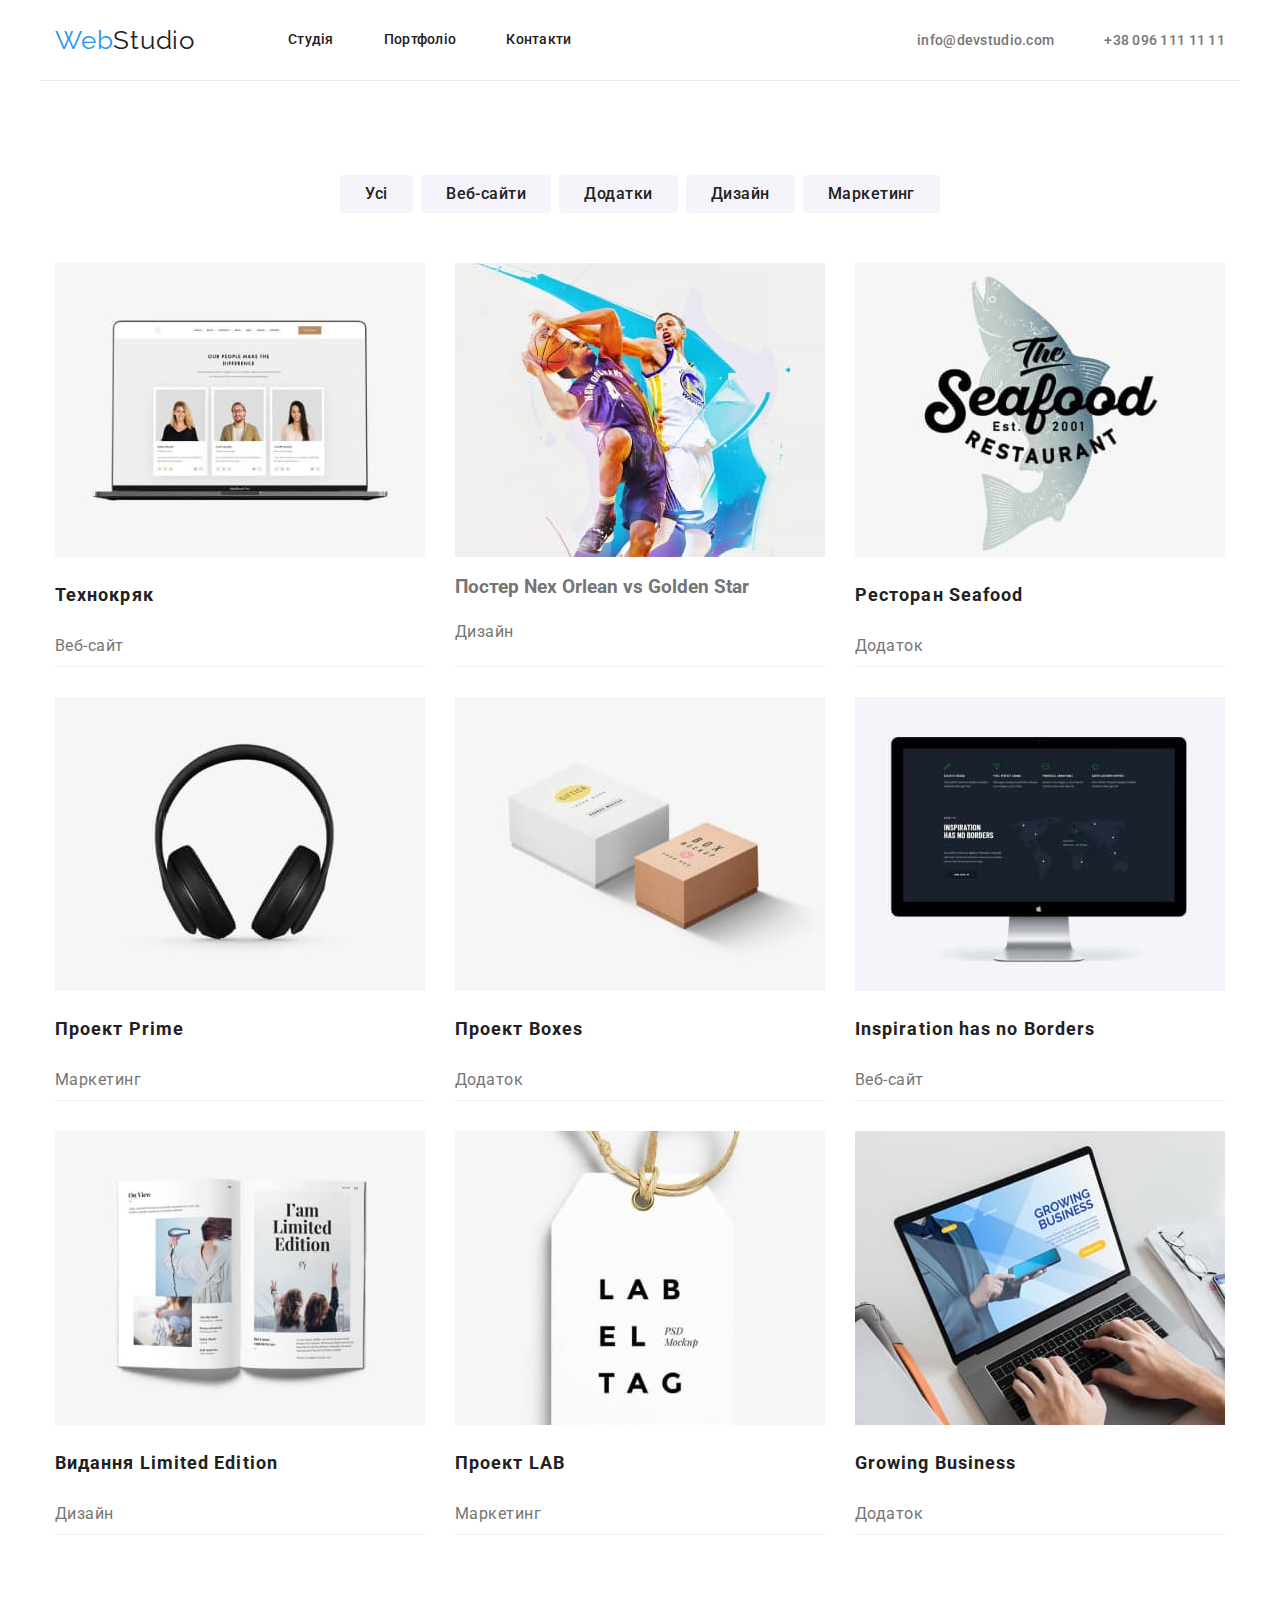
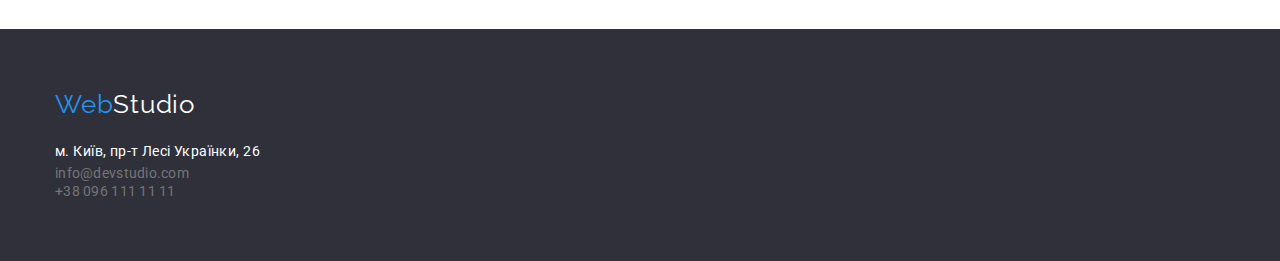
==== portgolio.html @ 634e1eeb "added flex-box" ====
<!DOCTYPE html>
<html lang="uk">
<head>
    <meta charset="UTF-8">
    <meta http-equiv="X-UA-Compatible" content="IE=edge">
    <meta name="viewport" content="width=device-width, initial-scale=1.0">
    <title>Document</title>

    <link rel="preconnect" href="https://fonts.googleapis.com">
    <link rel="preconnect" href="https://fonts.gstatic.com" crossorigin>
    <link href="https://fonts.googleapis.com/css2?family=Raleway:wght@700&family=Roboto:wght@400;500;700;900&display=swap" rel="stylesheet">
    <link rel="stylesheet" href="https://cdnjs.cloudflare.com/ajax/libs/modern-normalize/1.1.0/modern-normalize.css">
    <link rel="stylesheet" href="./css/styles.css">
</head>
<body>
    <header>   
        <div class="container-header">   
            <a href="./index.html" class="logo link"><span class="logo-part">Web</span>Studio</a>
            <nav>
                <ul class="site-nav list">
                    <li class="item"><a href="./index.html" class="link">Студія</a></li>
                    <li class="item"><a href="./portgolio.html" class="link">Портфоліо</a></li>
                    <li class="item"><a href="#" class="link">Контакти</a></li>
                </ul>
            </nav>
            <ul class="contacts-header list">
                <li class="item"><a href="mailto:info@devstudio.com" class="link">info@devstudio.com</a></li>
                <li class="item"><a href="tel:+380961111111" class="link">+38 096 111 11 11</a></li>   
            </ul>
        </div>
    </header>

<main>
    
        <section>
            <div class="filter-container">
                <h1 hidden>Фільтри</h1>
                <ul class="project list">
                    <li class="item"><button class="filter-button" type="button">Усі</button></li>
                    <li class="item"><button class="filter-button" type="button">Веб-сайти</button></li>
                    <li class="item"><button class="filter-button" type="button">Додатки</button></li>
                    <li class="item"><button class="filter-button" type="button">Дизайн</button></li>
                    <li class="item"><button class="filter-button" type="button">Маркетинг</button></li>
                </ul>
            </div>
        </section>

        <section>
             <div class="portfolio-container list">       
                <h2 hidden>Портфоліо</h2> 
                <ul class="portfolio list">
                    <li class="portfolio-project">        
                        <img src="./images/project1.jpg" alt="проект1" width="370" height="294" class="foto-project">
                        <h3 class="name-project" >Технокряк</h3>
                        <span class="type-project">Веб-сайт</span>
                    </li>
                    <li class="portfolio-project">
                        <img src="./images/project2.jpg" alt="проект2" width="370" height="294" class="foto-project">
                        <h3>Постер Nex Orlean vs Golden Star</h3>
                        <span class="type-project">Дизайн</span>
                    </li>
                    <li class="portfolio-project">
                        <img src="./images/project3.jpg" alt="проект3" width="370" height="294" class="foto-project">
                        <h3 class="name-project" >Ресторан Seafood</h3>
                        <span class="type-project">Додаток</span>
                    </li>
                    <li class="portfolio-project">
                        <img src="./images/project4.jpg" alt="проект4" width="370" height="294" class="foto-project">
                        <h3 class="name-project" >Проект Prime</h3>
                        <span class="type-project">Маркетинг</span>
                    </li> 
                    <li class="portfolio-project">      
                        <img src="./images/project5.jpg" alt="проект5" width="370" height="294" class="foto-project">
                        <h3 class="name-project" >Проект Boxes</h3>
                        <span class="type-project">Додаток</span>
                    </li>
                    <li class="portfolio-project">
                        <img src="./images/project6.jpg" alt="проект6" width="370" height="294" class="foto-project">
                        <h3 class="name-project" >Inspiration has no Borders</h3>
                        <span class="type-project">Веб-сайт</span>
                    </li>
                    <li class="portfolio-project">
                        <img src="./images/project7.jpg" alt="проект7" width="370" height="294" class="foto-project">
                        <h3 class="name-project" >Видання Limited Edition</h3>
                        <span class="type-project">Дизайн</span>
                    </li>
                    <li class="portfolio-project">
                        <img src="./images/project8.jpg" alt="проект8" width="370" height="294" class="foto-project">
                        <h3 class="name-project" >Проект LAB</h3>
                        <span class="type-project">Маркетинг</span>
                    </li>
                    <li class="portfolio-project">
                        <img src="./images/project9.jpg" alt="проект9" width="370" height="294" class="foto-project">
                        <h3 class="name-project" >Growing Business</h3>
                        <span class="type-project">Додаток</span>
                    </li>
                </ul>
            </div>
        </section>
    
</main>

    <footer class="footer">
        <div class="container-footer">
            <a href="./index.html" class="logo-footer link"><span class="logo-part">Web</span>Studio</a>
            <address class="address">    
                <ul class="contacts-footer list">
                    <li><a href="https://www.google.com/maps/place/%D0%B1%D1%83%D0%BB%D1%8C%D0%B2%D0%B0%D1%80+%D0%9B%D0%B5%D1%81%D1%96+%D0%A3%D0%BA%D1%80%D0%B0%D1%97%D0%BD%D0%BA%D0%B8,+26,+%D0%9A%D0%B8%D1%97%D0%B2,+%D0%A3%D0%BA%D1%80%D0%B0%D1%97%D0%BD%D0%B0,+02000/@50.4265807,30.5383858,17z/data=!3m1!4b1!4m6!3m5!1s0x40d4cf0e033ecbe9:0x57a4dffefec77da0!8m2!3d50.4265807!4d30.5383858!16s%2Fg%2F1tctq5jv" 
                        target="_blank" rel="noopener noreferrer" class="location">м. Київ, пр-т Лесі Українки, 26</a>
                    </li>
                    <li><a href="mailto:info@devstudio.com" class="contacts-foooter link">info@devstudio.com</a></li>
                    <li><a href="tel:+380961111111" class="contacts-foooter link">+38 096 111 11 11</a></li>
                </ul>
            </address>
        </div>
    </footer>
</body>
</html>
---- css/styles.css ----
/*колір основного тексту #757575*/
/*додатковий колір тексту #212121*/
/*акцент #2196F3*/
/*білий #FFFFFF*/
/*background #2F303A*/
/*secondary-background #F5F4FA*/
/*portfolio-project-border #EEEEEE*/
/*hero-button-fokus #188CE8*/

/*root*/
:root {
    --primary-text-color: #757575;
    --title-text-color: #212121;
    --accent-color: #2196F3;
    --white: #FFFFFF;
    --background: #2F303A;
    --secondary-background: #F5F4FA;
    --portfolio-project-border: #EEEEEE;
    --hero-button-fokus: #188CE8;
}

h1,
h2,
h3,
h4,
h5,
h6,
p,
ul {
   margin-top: 0; 
}

/*body*/
body {
    background-color: var(--white);
    color: var(--primary-text-color);
    font-family: 'Roboto', sans-serif;
}

*,
*::before,
*::after {
  box-sizing: border-box;
} 
.list  {
    list-style: none;
    padding: 0;
    margin: 0;
}
.link {
    text-decoration: none;
}

/*header*/
.container-header {
    display: flex;
    align-items: center;
    margin-left: auto;
    margin-right: auto;
    width: 1200px;
    padding-left: 15px;
    padding-right: 15px;
    border-bottom: 1px solid #ECECEC;
}

/*logo*/
.logo {
    margin-right: 93px;
    font-family: 'Raleway';
    font-style: normal;
    font-size: 26px;
    line-height: 1.19;
    letter-spacing: 0.03em;
    color: var(--title-text-color);
}
.logo-part {
    color: var(--accent-color);
}

/*nav*/
.site-nav {
    display: flex;
}
.site-nav .item:not( :last-child) {
    margin-right: 50px;
} 
.site-nav .link {
    display: block;
    font-style: normal;
    font-weight: 500;
    font-size: 14px;
    line-height: 1.14;
    letter-spacing: 0.02em;
    color: var(--title-text-color); 
    padding-top: 32px;
    padding-bottom: 32px;
}
.site-nav .link:hover, 
.site-nav .link:focus {
    color: var(--accent-color);
}

/*contacts*/
.contacts-header {
    display: flex;
    margin-left: auto;
}
.contacts-header .item + .item {
    margin-left: 50px;
}
.contacts-header .link {
    font-style: normal;
    font-weight: 500;
    font-size: 14px;
    line-height: 1.14;
    letter-spacing: 0.02em;
    color: var(--primary-text-color);
}
.contacts-header .link:hover, 
.contacts-header .link:focus{
    color: var(--accent-color);
}

/*main*/

/*hero section*/
.hero-section {
    text-align: center;
    background-color: var(--background);
}
.hero-title {
    margin-bottom: 30px;
    margin-left: auto;
    margin-right: auto;
    font-size: 44px;
    line-height: 1.36;
    letter-spacing: 0.06em;
    max-width: 696px;
    text-transform: uppercase;
    color: var(--white);
}
.button {
    min-width: 216px;
    border-color: transparent;
    box-shadow: 0px 4px 4px rgba(0, 0, 0, 0.15);
    border-radius: 4px;
    padding: 10px 32px;

    background-color: var(--accent-color);
    cursor: pointer;
    font-weight: 700;
    font-size: 16px;
    line-height: 1.875; 
    letter-spacing: 0.06em;
    color: var(--white);
}
.button:hover,
.button:focus {
    background-color: var(--hero-button-fokus);
}

/*features section*/
.container-features {
    padding-top: 94px;
    padding-bottom: 94px;
    margin-left: auto;
    margin-right: auto;
    width: 1200px;
    padding-left: 15px;
    padding-right: 15px;
}
.features-list {
    display: flex;
    justify-content: space-between;
}

.feature-title {
    margin-bottom: 10px;
    font-size: 14px;
    line-height: 16px;
    letter-spacing: 0.03em;
    text-transform: uppercase;
    color: var(--title-text-color);
}

.description {
    max-width: 270px;
    margin-bottom: 0;
    font-size: 14px;
    line-height: 1.71;
    letter-spacing: 0.03em;
}

/*work section*/
.container-work {
    padding-top: 94px;
    padding-bottom: 94px;
    margin-left: auto;
    margin-right: auto;
    width: 1200px;
    padding-left: 15px;
    padding-right: 15px;
}

.work {
    display: flex;
    justify-content: space-between;
}
.work-title {
    margin-bottom: 50px;
    font-size: 36px;
    line-height: 1.16;
    text-align: center;
    letter-spacing: 0.03em;
    color: var(--title-text-color);
}

/*team section*/
.team-section {
    display: flex;
    justify-content: space-between;
    background: var(--secondary-background)
}
.container-team {
    padding-top: 94px;
    padding-bottom: 94px;
    padding-left: 15px;
    padding-right: 15px;
    margin-left: auto;
    margin-right: auto;
    width: 1200px;
}
.team-title {
    margin-bottom: 50px;
    font-size: 36px;
    line-height: 1.16;
    text-align: center;
    letter-spacing: 0.03em;
    color: var(--title-text-color);
}
.team-member {
    max-width: 270px;
    height: 368px;
    background: var(--white);
/* material shadow v1 */
    box-shadow: 0px 1px 3px rgba(0, 0, 0, 0.12), 
                0px 1px 1px rgba(0, 0, 0, 0.14), 
                0px 2px 1px rgba(0, 0, 0, 0.2);
    border-radius: 0px 0px 4px 4px;
}
.team-foto{
    display: block;
    margin-bottom: 30px;
}
.team-name {
    margin-bottom: 10px;
    font-weight: 500;
    font-size: 16px;
    line-height: 1.18;
    text-align: center;
    letter-spacing: 0.03em;
    color: var(--title-text-color);
}
.team-position {
    padding-bottom: 30px;
    font-size: 16px;
    line-height: 1.18;
    text-align: center;
    letter-spacing: 0.03em;
}

/*footer*/
.footer {
    background-color: var(--background);
}
.container-footer {
    margin-left: auto;
    margin-right: auto;
    width: 1200px;
    padding: 60px 15px 60px 15px;    
}
.logo-footer {
    display: block;
    padding-bottom: 20px;
    font-family: 'Raleway';
    font-size: 26px;
    line-height: 1.19;
    letter-spacing: 0.03em;
    color: var(--white);
}

/*location*/
.location {
    display: block;
    font-style: normal;
    font-size: 14px;
    line-height: 1.71;
    /* or 171% */
    letter-spacing: 0.03em;    
    text-decoration: none;
    color: var(--white);
}
.contacts-footer .link {
    font-style: normal;
    font-size: 14px;
    line-height: 1.14;
    letter-spacing: 0.02em;
    color: var(--primary-text-color);
}
.contacts-footer .link:hover, 
.contacts-footer .link:focus{
    color: var(--accent-color);
}


/*portfolio-project-border #EEEEEE*/

/*portfolio*/

/*portfolio-filters*/
.filter-container {
    width: 1200px;
    padding: 94px 15px 50px 15px;
    margin-left: auto;
    margin-right: auto;    
}
.project {
    display: flex;
    justify-content: center;    
}
.container-filters {
    margin-bottom: 50px;
}
.project .item:not( :last-child) {
    margin-right: 8px;
}
.filter-button {
    padding: 6px 25px;
    min-width: 73px;
    background-color: var(--secondary-background);
    border: none;
    border-radius: 4px;
    cursor: pointer;
    font-weight: 500;
    font-size: 16px;
    line-height: 1.625; 
    text-align: center;
    letter-spacing: 0.03em;
    color: var(--title-text-color);
}
.filter-button:hover,
.filter-button:focus {
    background-color: var(--accent-color);
    color: var(--white);
}

/*portfolio-list*/
.portfolio-container {
    width: 1200px;
    padding-left: 15px;
    padding-right: 15px;
    padding-bottom: 94px;
    margin-left: auto;
    margin-right: auto;   
}
.portfolio {
    display: flex;
    flex-wrap: wrap;
}
.portfolio-project {
    max-width: 370px;
    height: 404px;
    background: var(--white);
    border-bottom: 1px solid var(--portfolio-project-border);
    margin-right: 30px;
    margin-bottom: 30px;
}
.portfolio-project:nth-child(3n) {
    margin-right: 0;
}
.portfolio-project:nth-last-child(-n + 3) {
    margin-bottom: 0;
}
.foto-project {
    display: block;
    margin-bottom: 20px;
}
.name-project {
    font-weight: 700;
    font-size: 18px;
    line-height: 2;
    letter-spacing: 0.06em;
    color: var(--title-text-color);
}
.type-project {
    font-size: 16px;
    line-height: 1.875;
    letter-spacing: 0.03em;
}
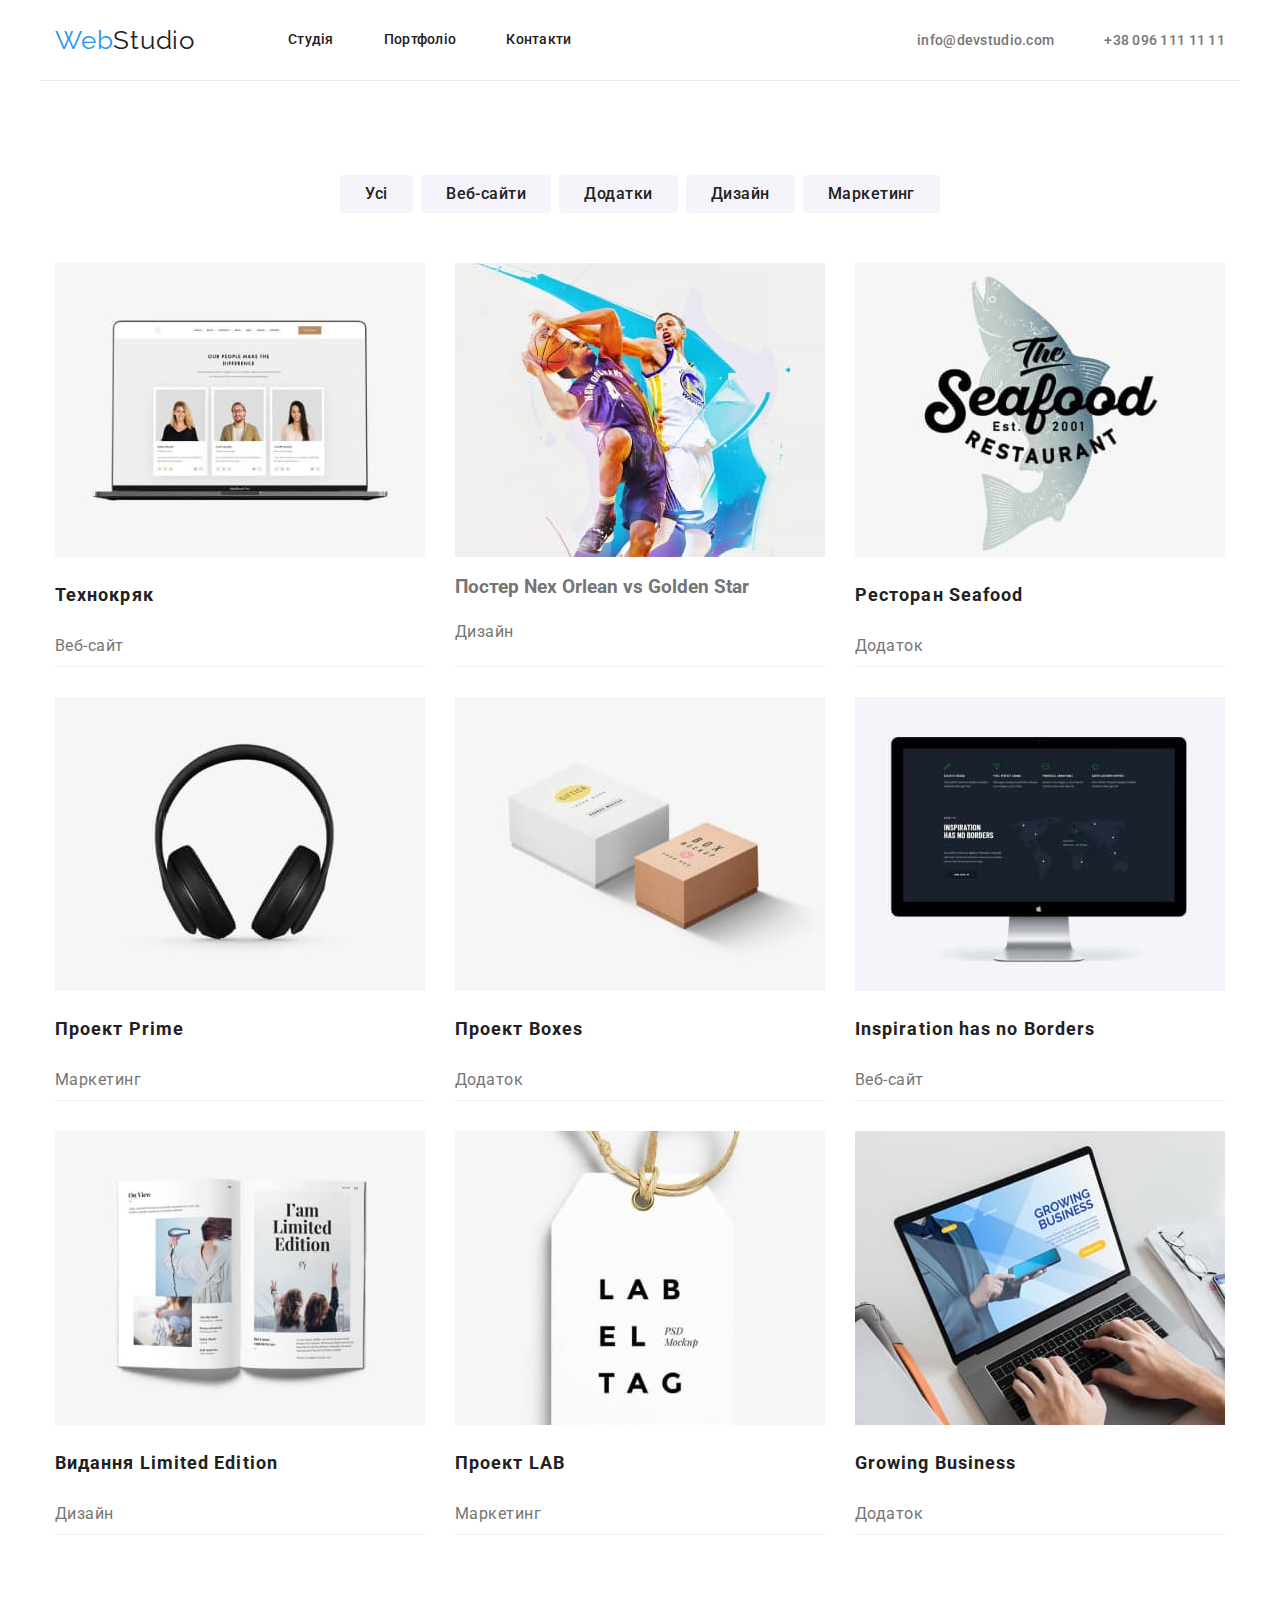
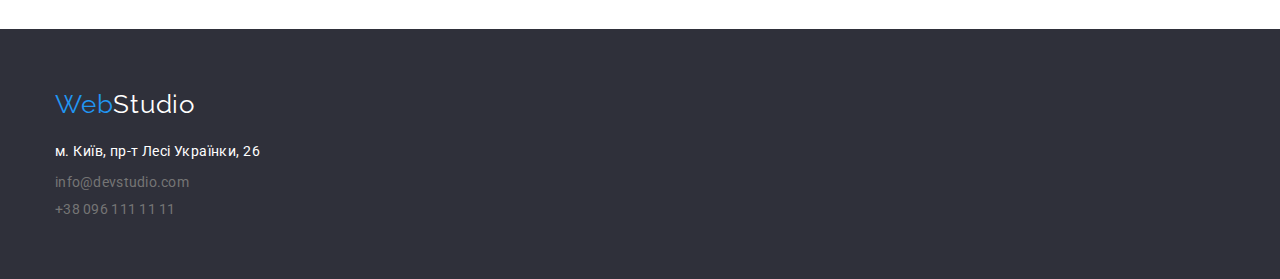
==== commit adc591d3: "code optimization" ====
--- a/portgolio.html
+++ b/portgolio.html
@@ -1,120 +1,208 @@
 <!DOCTYPE html>
 <html lang="uk">
-<head>
-    <meta charset="UTF-8">
-    <meta http-equiv="X-UA-Compatible" content="IE=edge">
-    <meta name="viewport" content="width=device-width, initial-scale=1.0">
+  <head>
+    <meta charset="UTF-8" />
+    <meta http-equiv="X-UA-Compatible" content="IE=edge" />
+    <meta name="viewport" content="width=device-width, initial-scale=1.0" />
     <title>Document</title>
 
-    <link rel="preconnect" href="https://fonts.googleapis.com">
-    <link rel="preconnect" href="https://fonts.gstatic.com" crossorigin>
-    <link href="https://fonts.googleapis.com/css2?family=Raleway:wght@700&family=Roboto:wght@400;500;700;900&display=swap" rel="stylesheet">
-    <link rel="stylesheet" href="https://cdnjs.cloudflare.com/ajax/libs/modern-normalize/1.1.0/modern-normalize.css">
-    <link rel="stylesheet" href="./css/styles.css">
-</head>
-<body>
-    <header>   
-        <div class="container-header">   
-            <a href="./index.html" class="logo link"><span class="logo-part">Web</span>Studio</a>
-            <nav>
-                <ul class="site-nav list">
-                    <li class="item"><a href="./index.html" class="link">Студія</a></li>
-                    <li class="item"><a href="./portgolio.html" class="link">Портфоліо</a></li>
-                    <li class="item"><a href="#" class="link">Контакти</a></li>
-                </ul>
-            </nav>
-            <ul class="contacts-header list">
-                <li class="item"><a href="mailto:info@devstudio.com" class="link">info@devstudio.com</a></li>
-                <li class="item"><a href="tel:+380961111111" class="link">+38 096 111 11 11</a></li>   
-            </ul>
+    <link rel="preconnect" href="https://fonts.googleapis.com" />
+    <link rel="preconnect" href="https://fonts.gstatic.com" crossorigin />
+    <link
+      href="https://fonts.googleapis.com/css2?family=Raleway:wght@700&family=Roboto:wght@400;500;700;900&display=swap"
+      rel="stylesheet"
+    />
+    <link
+      rel="stylesheet"
+      href="https://cdnjs.cloudflare.com/ajax/libs/modern-normalize/1.1.0/modern-normalize.css"
+    />
+    <link rel="stylesheet" href="./css/styles.css" />
+  </head>
+  <body>
+    <header>
+      <div class="container-header">
+        <a href="./index.html" class="logo link"
+          ><span class="logo-part">Web</span>Studio</a
+        >
+        <nav>
+          <ul class="site-nav list">
+            <li class="item"><a href="./index.html" class="link">Студія</a></li>
+            <li class="item">
+              <a href="./portgolio.html" class="link">Портфоліо</a>
+            </li>
+            <li class="item"><a href="#" class="link">Контакти</a></li>
+          </ul>
+        </nav>
+        <ul class="contacts-header list">
+          <li class="item">
+            <a href="mailto:info@devstudio.com" class="link"
+              >info@devstudio.com</a
+            >
+          </li>
+          <li class="item">
+            <a href="tel:+380961111111" class="link">+38 096 111 11 11</a>
+          </li>
+        </ul>
+      </div>
+    </header>
+
+    <main>
+      <section class="project-section">
+        <div class="container">
+          <h1 hidden>Фільтри</h1>
+          <ul class="project list">
+            <li class="item">
+              <button class="filter-button" type="button">Усі</button>
+            </li>
+            <li class="item">
+              <button class="filter-button" type="button">Веб-сайти</button>
+            </li>
+            <li class="item">
+              <button class="filter-button" type="button">Додатки</button>
+            </li>
+            <li class="item">
+              <button class="filter-button" type="button">Дизайн</button>
+            </li>
+            <li class="item">
+              <button class="filter-button" type="button">Маркетинг</button>
+            </li>
+          </ul>
+
+          <h2 hidden>Портфоліо</h2>
+          <ul class="portfolio list">
+            <li class="portfolio-project">
+              <img
+                src="./images/project1.jpg"
+                alt="проект1"
+                width="370"
+                height="294"
+                class="foto-project"
+              />
+              <h3 class="name-project">Технокряк</h3>
+              <span class="type-project">Веб-сайт</span>
+            </li>
+            <li class="portfolio-project">
+              <img
+                src="./images/project2.jpg"
+                alt="проект2"
+                width="370"
+                height="294"
+                class="foto-project"
+              />
+              <h3>Постер Nex Orlean vs Golden Star</h3>
+              <span class="type-project">Дизайн</span>
+            </li>
+            <li class="portfolio-project">
+              <img
+                src="./images/project3.jpg"
+                alt="проект3"
+                width="370"
+                height="294"
+                class="foto-project"
+              />
+              <h3 class="name-project">Ресторан Seafood</h3>
+              <span class="type-project">Додаток</span>
+            </li>
+            <li class="portfolio-project">
+              <img
+                src="./images/project4.jpg"
+                alt="проект4"
+                width="370"
+                height="294"
+                class="foto-project"
+              />
+              <h3 class="name-project">Проект Prime</h3>
+              <span class="type-project">Маркетинг</span>
+            </li>
+            <li class="portfolio-project">
+              <img
+                src="./images/project5.jpg"
+                alt="проект5"
+                width="370"
+                height="294"
+                class="foto-project"
+              />
+              <h3 class="name-project">Проект Boxes</h3>
+              <span class="type-project">Додаток</span>
+            </li>
+            <li class="portfolio-project">
+              <img
+                src="./images/project6.jpg"
+                alt="проект6"
+                width="370"
+                height="294"
+                class="foto-project"
+              />
+              <h3 class="name-project">Inspiration has no Borders</h3>
+              <span class="type-project">Веб-сайт</span>
+            </li>
+            <li class="portfolio-project">
+              <img
+                src="./images/project7.jpg"
+                alt="проект7"
+                width="370"
+                height="294"
+                class="foto-project"
+              />
+              <h3 class="name-project">Видання Limited Edition</h3>
+              <span class="type-project">Дизайн</span>
+            </li>
+            <li class="portfolio-project">
+              <img
+                src="./images/project8.jpg"
+                alt="проект8"
+                width="370"
+                height="294"
+                class="foto-project"
+              />
+              <h3 class="name-project">Проект LAB</h3>
+              <span class="type-project">Маркетинг</span>
+            </li>
+            <li class="portfolio-project">
+              <img
+                src="./images/project9.jpg"
+                alt="проект9"
+                width="370"
+                height="294"
+                class="foto-project"
+              />
+              <h3 class="name-project">Growing Business</h3>
+              <span class="type-project">Додаток</span>
+            </li>
+          </ul>
         </div>
-    </header>
-
-<main>
-    
-        <section>
-            <div class="filter-container">
-                <h1 hidden>Фільтри</h1>
-                <ul class="project list">
-                    <li class="item"><button class="filter-button" type="button">Усі</button></li>
-                    <li class="item"><button class="filter-button" type="button">Веб-сайти</button></li>
-                    <li class="item"><button class="filter-button" type="button">Додатки</button></li>
-                    <li class="item"><button class="filter-button" type="button">Дизайн</button></li>
-                    <li class="item"><button class="filter-button" type="button">Маркетинг</button></li>
-                </ul>
-            </div>
-        </section>
-
-        <section>
-             <div class="portfolio-container list">       
-                <h2 hidden>Портфоліо</h2> 
-                <ul class="portfolio list">
-                    <li class="portfolio-project">        
-                        <img src="./images/project1.jpg" alt="проект1" width="370" height="294" class="foto-project">
-                        <h3 class="name-project" >Технокряк</h3>
-                        <span class="type-project">Веб-сайт</span>
-                    </li>
-                    <li class="portfolio-project">
-                        <img src="./images/project2.jpg" alt="проект2" width="370" height="294" class="foto-project">
-                        <h3>Постер Nex Orlean vs Golden Star</h3>
-                        <span class="type-project">Дизайн</span>
-                    </li>
-                    <li class="portfolio-project">
-                        <img src="./images/project3.jpg" alt="проект3" width="370" height="294" class="foto-project">
-                        <h3 class="name-project" >Ресторан Seafood</h3>
-                        <span class="type-project">Додаток</span>
-                    </li>
-                    <li class="portfolio-project">
-                        <img src="./images/project4.jpg" alt="проект4" width="370" height="294" class="foto-project">
-                        <h3 class="name-project" >Проект Prime</h3>
-                        <span class="type-project">Маркетинг</span>
-                    </li> 
-                    <li class="portfolio-project">      
-                        <img src="./images/project5.jpg" alt="проект5" width="370" height="294" class="foto-project">
-                        <h3 class="name-project" >Проект Boxes</h3>
-                        <span class="type-project">Додаток</span>
-                    </li>
-                    <li class="portfolio-project">
-                        <img src="./images/project6.jpg" alt="проект6" width="370" height="294" class="foto-project">
-                        <h3 class="name-project" >Inspiration has no Borders</h3>
-                        <span class="type-project">Веб-сайт</span>
-                    </li>
-                    <li class="portfolio-project">
-                        <img src="./images/project7.jpg" alt="проект7" width="370" height="294" class="foto-project">
-                        <h3 class="name-project" >Видання Limited Edition</h3>
-                        <span class="type-project">Дизайн</span>
-                    </li>
-                    <li class="portfolio-project">
-                        <img src="./images/project8.jpg" alt="проект8" width="370" height="294" class="foto-project">
-                        <h3 class="name-project" >Проект LAB</h3>
-                        <span class="type-project">Маркетинг</span>
-                    </li>
-                    <li class="portfolio-project">
-                        <img src="./images/project9.jpg" alt="проект9" width="370" height="294" class="foto-project">
-                        <h3 class="name-project" >Growing Business</h3>
-                        <span class="type-project">Додаток</span>
-                    </li>
-                </ul>
-            </div>
-        </section>
-    
-</main>
+      </section>
+    </main>
 
     <footer class="footer">
-        <div class="container-footer">
-            <a href="./index.html" class="logo-footer link"><span class="logo-part">Web</span>Studio</a>
-            <address class="address">    
-                <ul class="contacts-footer list">
-                    <li><a href="https://www.google.com/maps/place/%D0%B1%D1%83%D0%BB%D1%8C%D0%B2%D0%B0%D1%80+%D0%9B%D0%B5%D1%81%D1%96+%D0%A3%D0%BA%D1%80%D0%B0%D1%97%D0%BD%D0%BA%D0%B8,+26,+%D0%9A%D0%B8%D1%97%D0%B2,+%D0%A3%D0%BA%D1%80%D0%B0%D1%97%D0%BD%D0%B0,+02000/@50.4265807,30.5383858,17z/data=!3m1!4b1!4m6!3m5!1s0x40d4cf0e033ecbe9:0x57a4dffefec77da0!8m2!3d50.4265807!4d30.5383858!16s%2Fg%2F1tctq5jv" 
-                        target="_blank" rel="noopener noreferrer" class="location">м. Київ, пр-т Лесі Українки, 26</a>
-                    </li>
-                    <li><a href="mailto:info@devstudio.com" class="contacts-foooter link">info@devstudio.com</a></li>
-                    <li><a href="tel:+380961111111" class="contacts-foooter link">+38 096 111 11 11</a></li>
-                </ul>
-            </address>
-        </div>
+      <div class="container">
+        <a href="./index.html" class="logo-footer link"
+          ><span class="logo-part">Web</span>Studio</a
+        >
+        <address class="address">
+          <ul class="contacts-footer list">
+            <li class="adress-element">
+              <a
+                href="https://www.google.com/maps/place/%D0%B1%D1%83%D0%BB%D1%8C%D0%B2%D0%B0%D1%80+%D0%9B%D0%B5%D1%81%D1%96+%D0%A3%D0%BA%D1%80%D0%B0%D1%97%D0%BD%D0%BA%D0%B8,+26,+%D0%9A%D0%B8%D1%97%D0%B2,+%D0%A3%D0%BA%D1%80%D0%B0%D1%97%D0%BD%D0%B0,+02000/@50.4265807,30.5383858,17z/data=!3m1!4b1!4m6!3m5!1s0x40d4cf0e033ecbe9:0x57a4dffefec77da0!8m2!3d50.4265807!4d30.5383858!16s%2Fg%2F1tctq5jv"
+                target="_blank"
+                rel="noopener noreferrer"
+                class="location"
+                >м. Київ, пр-т Лесі Українки, 26</a
+              >
+            </li>
+            <li class="adress-element">
+              <a href="mailto:info@devstudio.com" class="contacts-foooter link"
+                >info@devstudio.com</a
+              >
+            </li>
+            <li class="adress-element">
+              <a href="tel:+380961111111" class="contacts-foooter link"
+                >+38 096 111 11 11</a
+              >
+            </li>
+          </ul>
+        </address>
+      </div>
     </footer>
-</body>
+  </body>
 </html>
-
-
--- a/css/styles.css
+++ b/css/styles.css
@@ -122,16 +122,33 @@
 }
 
 /*main*/
+.section {
+    padding-top: 0;
+    padding-bottom: 94px;  
+}
+.container {
+    margin-left: auto;
+    margin-right: auto;
+    width: 1200px;
+    padding-left: 15px;
+    padding-right: 15px;
+}
 
 /*hero section*/
 .hero-section {
     text-align: center;
+    padding-top: 94px;
+    padding-bottom: 94px;
+    margin-bottom: 94px;
     background-color: var(--background);
 }
+.container .hero {
+    max-height: 600px;   
+}
 .hero-title {
-    margin-bottom: 30px;
     margin-left: auto;
     margin-right: auto;
+    margin-bottom: 30px;
     font-size: 44px;
     line-height: 1.36;
     letter-spacing: 0.06em;
@@ -160,20 +177,10 @@
 }
 
 /*features section*/
-.container-features {
-    padding-top: 94px;
-    padding-bottom: 94px;
-    margin-left: auto;
-    margin-right: auto;
-    width: 1200px;
-    padding-left: 15px;
-    padding-right: 15px;
-}
 .features-list {
     display: flex;
     justify-content: space-between;
 }
-
 .feature-title {
     margin-bottom: 10px;
     font-size: 14px;
@@ -182,7 +189,6 @@
     text-transform: uppercase;
     color: var(--title-text-color);
 }
-
 .description {
     max-width: 270px;
     margin-bottom: 0;
@@ -192,16 +198,6 @@
 }
 
 /*work section*/
-.container-work {
-    padding-top: 94px;
-    padding-bottom: 94px;
-    margin-left: auto;
-    margin-right: auto;
-    width: 1200px;
-    padding-left: 15px;
-    padding-right: 15px;
-}
-
 .work {
     display: flex;
     justify-content: space-between;
@@ -216,20 +212,16 @@
 }
 
 /*team section*/
-.team-section {
-    display: flex;
-    justify-content: space-between;
-    background: var(--secondary-background)
-}
-.container-team {
+.section-team {
     padding-top: 94px;
     padding-bottom: 94px;
-    padding-left: 15px;
-    padding-right: 15px;
-    margin-left: auto;
-    margin-right: auto;
-    width: 1200px;
-}
+    background: var(--secondary-background);
+}
+.team-section {
+    display: flex;
+    justify-content: space-between;
+}
+
 .team-title {
     margin-bottom: 50px;
     font-size: 36px;
@@ -271,17 +263,14 @@
 
 /*footer*/
 .footer {
+    padding-top: 60px;
+    padding-bottom: 60px;
     background-color: var(--background);
 }
-.container-footer {
-    margin-left: auto;
-    margin-right: auto;
-    width: 1200px;
-    padding: 60px 15px 60px 15px;    
-}
+
 .logo-footer {
     display: block;
-    padding-bottom: 20px;
+    margin-bottom: 20px;
     font-family: 'Raleway';
     font-size: 26px;
     line-height: 1.19;
@@ -311,26 +300,25 @@
 .contacts-footer .link:focus{
     color: var(--accent-color);
 }
+.adress-element:not(:nth-child(3n)) {
+    margin-bottom: 9px;
+}
 
 
 /*portfolio-project-border #EEEEEE*/
 
 /*portfolio*/
-
-/*portfolio-filters*/
-.filter-container {
-    width: 1200px;
-    padding: 94px 15px 50px 15px;
-    margin-left: auto;
-    margin-right: auto;    
+.project-section {
+    padding-top: 94px;
+    padding-bottom: 94px;
 }
 .project {
     display: flex;
-    justify-content: center;    
-}
-.container-filters {
-    margin-bottom: 50px;
-}
+    justify-content: center;   
+    
+    margin-bottom: 50px; 
+}
+
 .project .item:not( :last-child) {
     margin-right: 8px;
 }
@@ -353,16 +341,6 @@
     background-color: var(--accent-color);
     color: var(--white);
 }
-
-/*portfolio-list*/
-.portfolio-container {
-    width: 1200px;
-    padding-left: 15px;
-    padding-right: 15px;
-    padding-bottom: 94px;
-    margin-left: auto;
-    margin-right: auto;   
-}
 .portfolio {
     display: flex;
     flex-wrap: wrap;
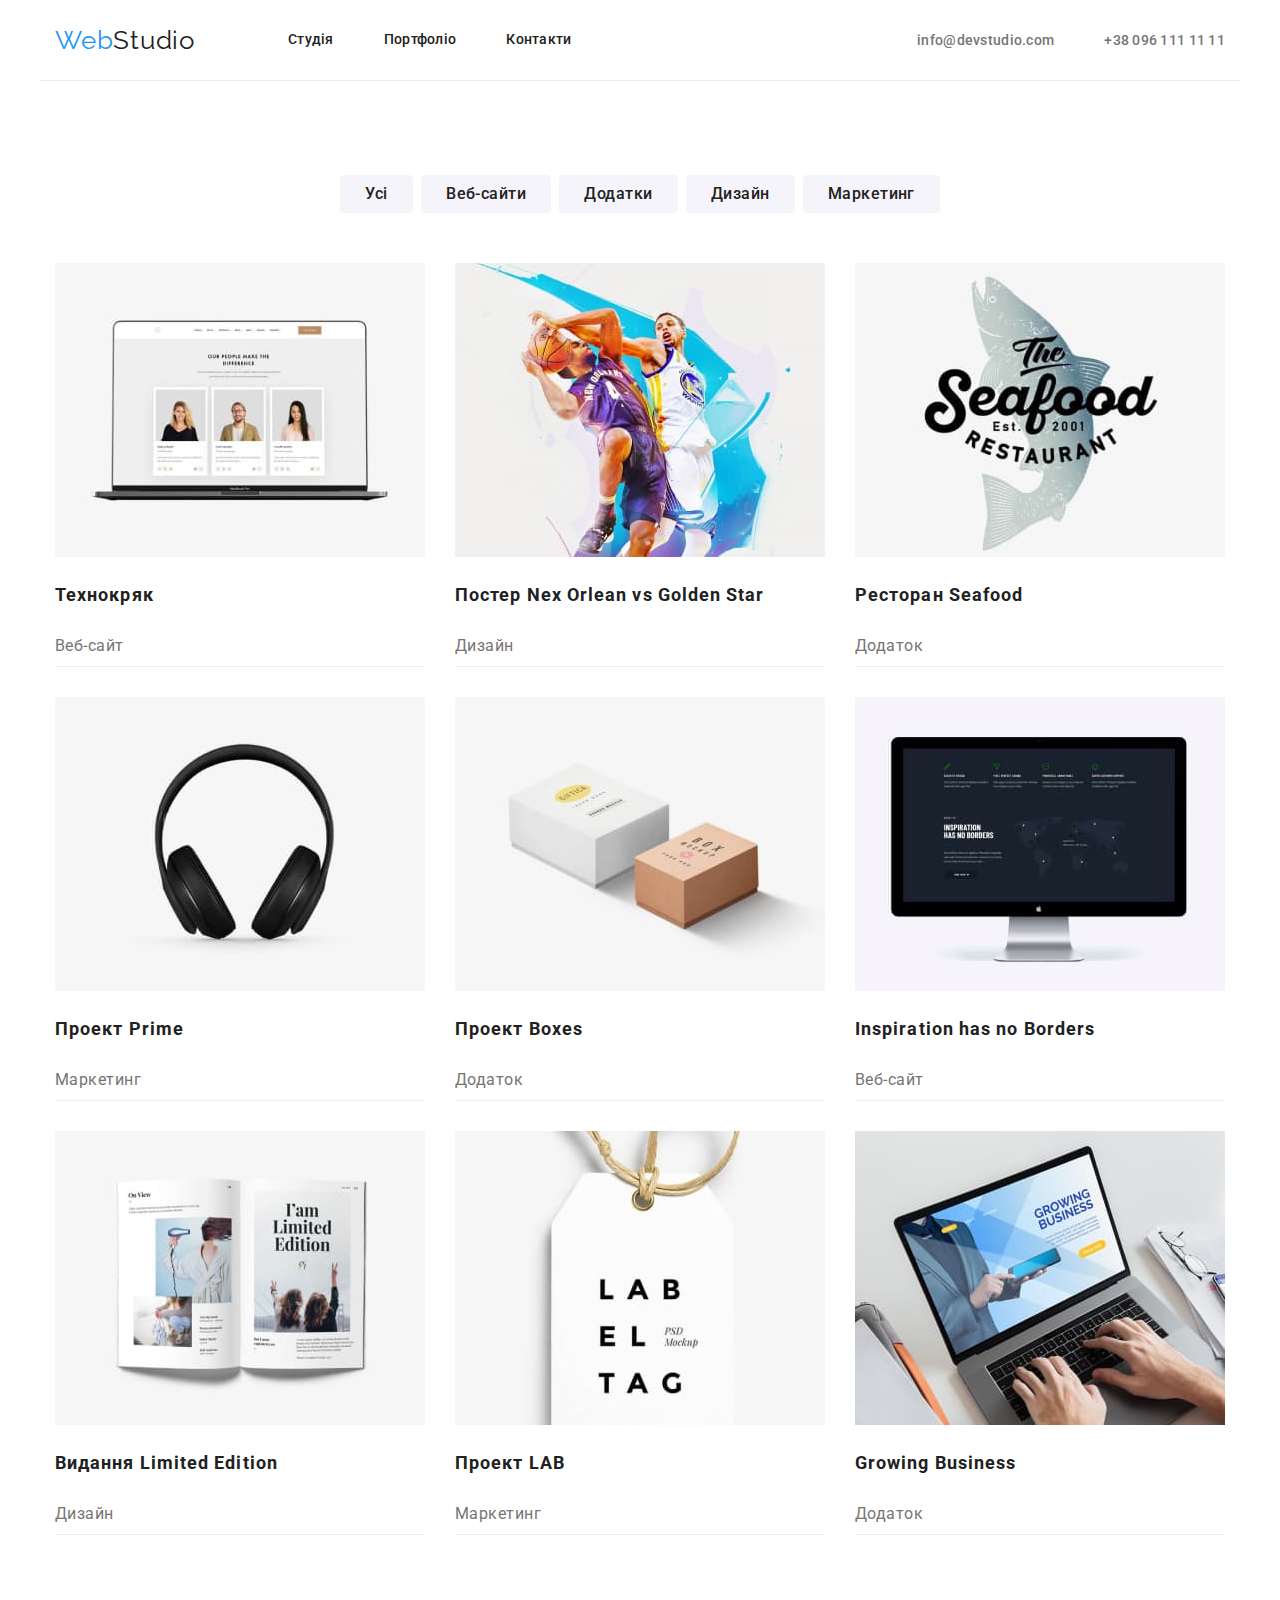
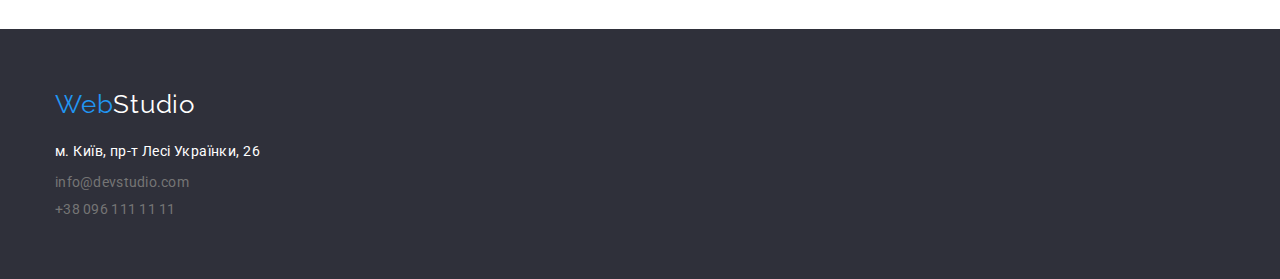
==== commit 3874efc9: "give the class for h3" ====
--- a/portgolio.html
+++ b/portgolio.html
@@ -89,7 +89,7 @@
                 height="294"
                 class="foto-project"
               />
-              <h3>Постер Nex Orlean vs Golden Star</h3>
+              <h3 class="name-project">Постер Nex Orlean vs Golden Star</h3>
               <span class="type-project">Дизайн</span>
             </li>
             <li class="portfolio-project">
